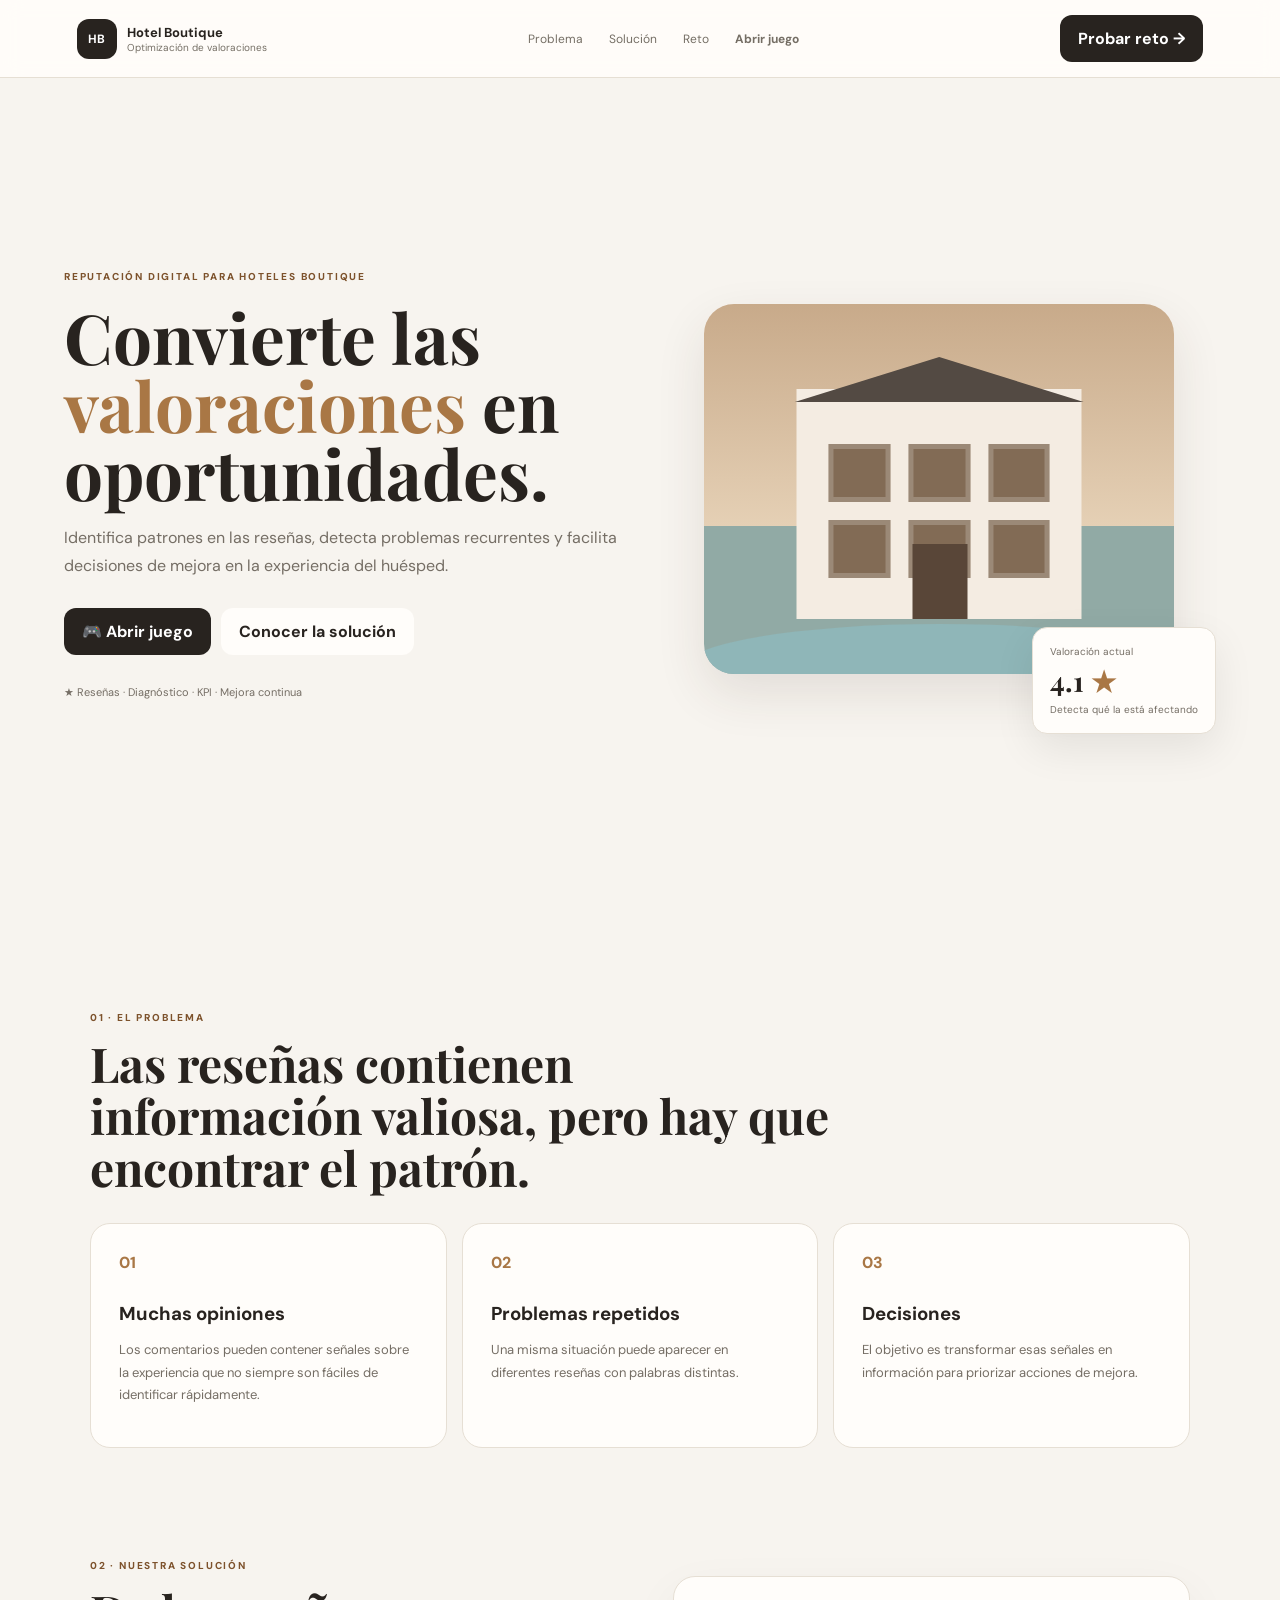
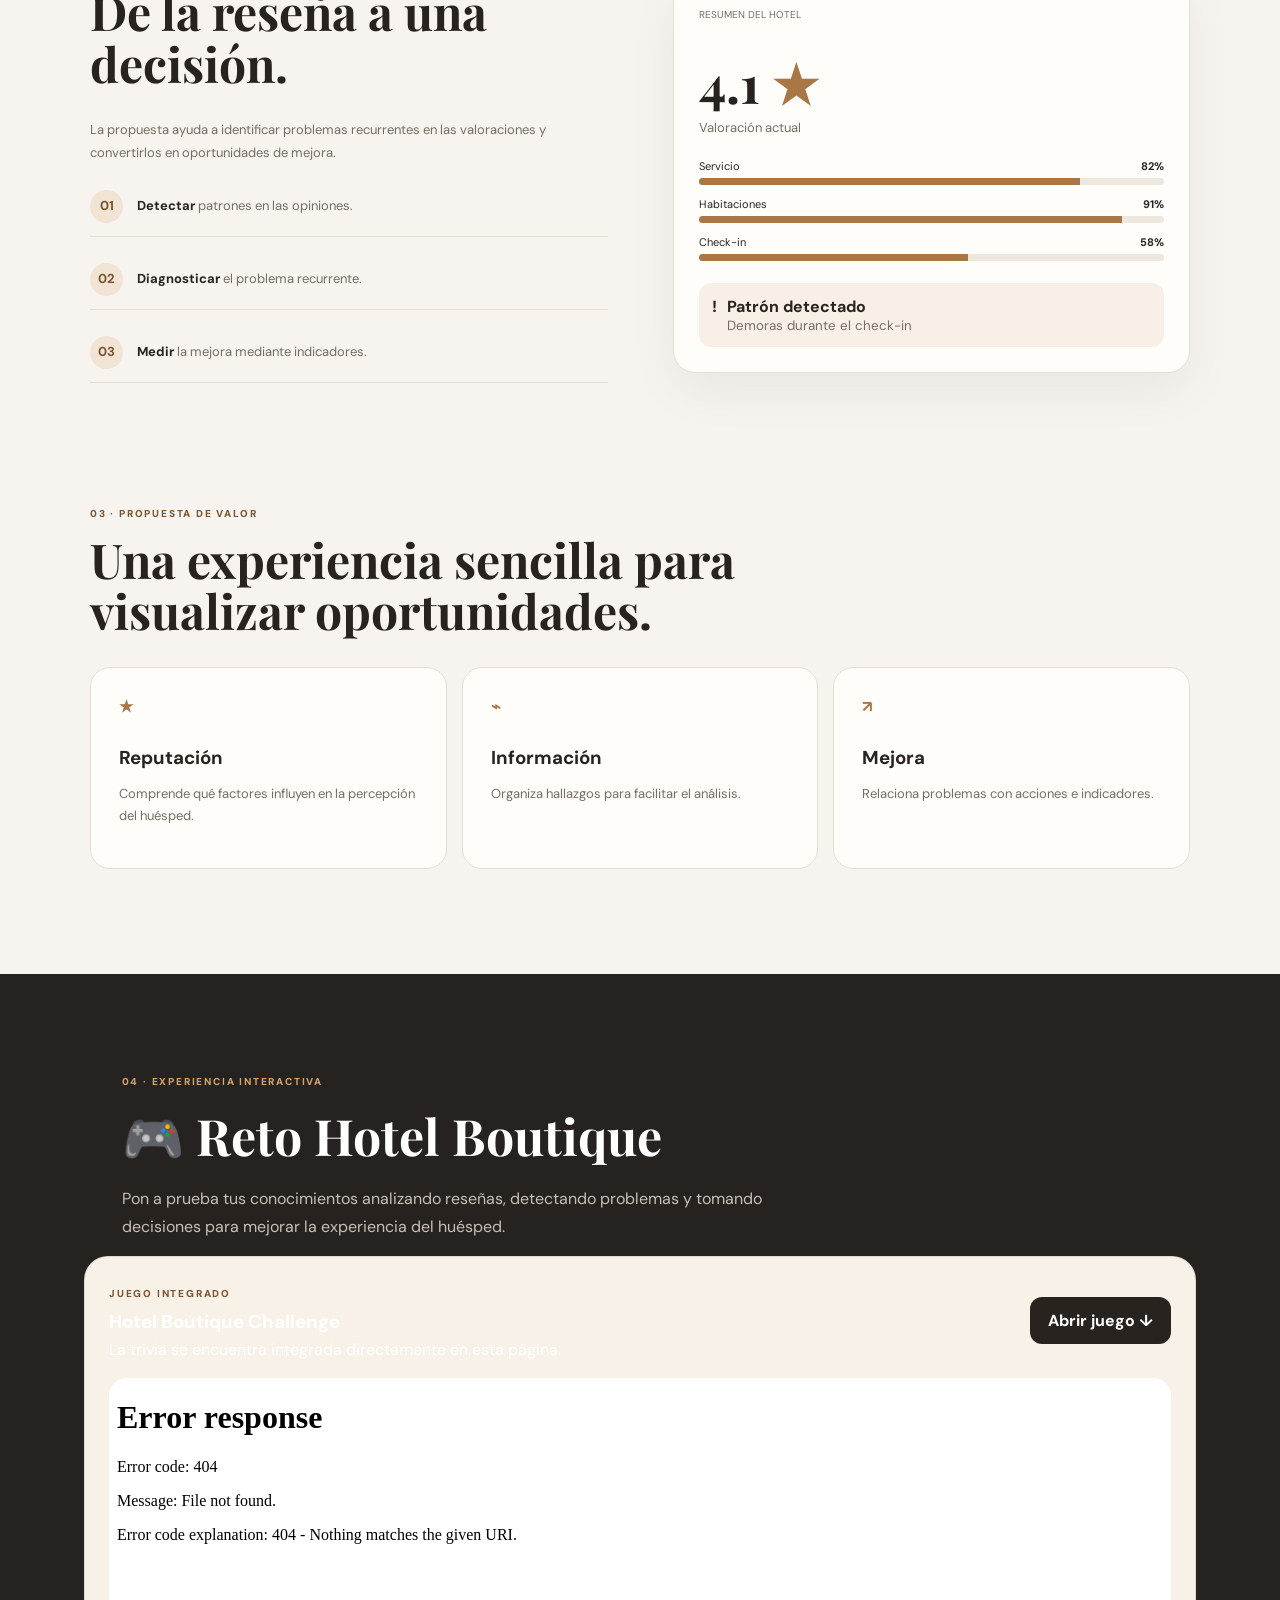
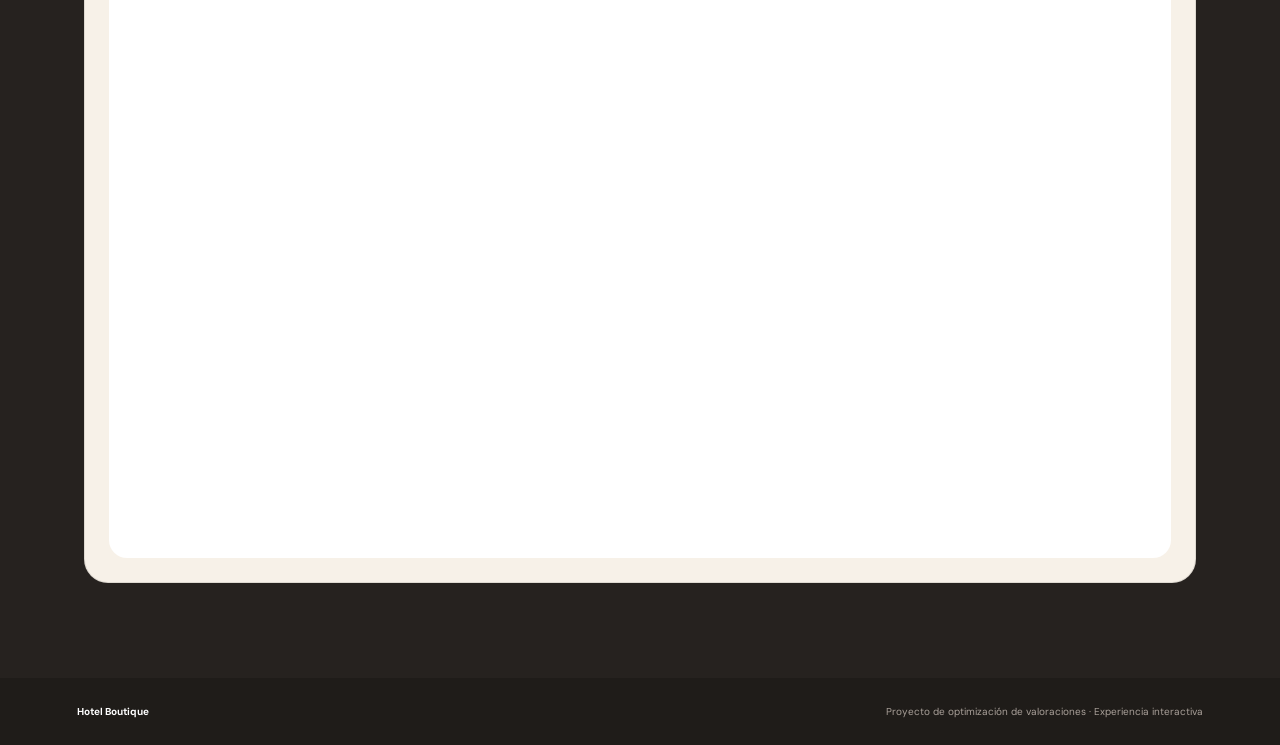
==== index.html @ 1d893f96 "Add files via upload" ====
<!doctype html>
<html lang="es">
<head>
<meta charset="utf-8">
<meta name="viewport" content="width=device-width, initial-scale=1">
<title>Hotel Boutique | Optimización de Valoraciones</title>
<link rel="stylesheet" href="style.css">

<style>
  .game-nav { font-weight: 700; }
  .embedded-game {
    width: min(1180px, calc(100% - 40px));
    margin: 0 auto;
    border: 1px solid rgba(0,0,0,.10);
    border-radius: 24px;
    background: #f7f1e8;
    padding: 24px;
    box-sizing: border-box;
  }
  .embedded-head {
    display: flex;
    justify-content: space-between;
    align-items: center;
    gap: 20px;
    margin-bottom: 18px;
  }
  .embedded-head h3 { margin: 7px 0 5px; }
  .embedded-head p { margin: 0; }
  .game-frame {
    display: block;
    width: 100%;
    min-height: 780px;
    border: 0;
    border-radius: 18px;
    background: #fff;
  }
  @media (max-width: 700px) {
    .embedded-head { flex-direction: column; align-items: flex-start; }
    .game-frame { min-height: 900px; }
  }
</style>
</head>
<body>
<header class="nav">
<a class="logo" href="#inicio"><b>HB</b><span><strong>Hotel Boutique</strong><small>Optimización de valoraciones</small></span></a>
<nav><a href="#problema">Problema</a><a href="#solucion">Solución</a><a href="#trivia">Reto</a><a href="#juego-real" class="game-nav">Abrir juego</a></nav>
<a class="navbtn" href="#trivia">Probar reto →</a>
</header>

<main>
<section id="inicio" class="hero">
<div>
<span class="eyebrow">REPUTACIÓN DIGITAL PARA HOTELES BOUTIQUE</span>
<h1>Convierte las <em>valoraciones</em> en oportunidades.</h1>
<p>Identifica patrones en las reseñas, detecta problemas recurrentes y facilita decisiones de mejora en la experiencia del huésped.</p>
<div class="actions"><a class="btn dark" href="#juego-real">🎮 Abrir juego</a><a class="btn light" href="#solucion">Conocer la solución</a></div>
<p class="tiny">★ Reseñas · Diagnóstico · KPI · Mejora continua</p>
</div>
<div class="hero-art">
<div class="hotel"><div class="building"><div class="roof"></div><div class="windows"><i></i><i></i><i></i><i></i><i></i><i></i></div><div class="door"></div></div><div class="pool"></div></div>
<div class="rating"><small>Valoración actual</small><strong>4.1 <b>★</b></strong><small>Detecta qué la está afectando</small></div>
</div>
</section>

<section id="problema" class="section">
<span class="eyebrow">01 · EL PROBLEMA</span><h2>Las reseñas contienen información valiosa, pero hay que encontrar el patrón.</h2>
<div class="cards">
<article><span>01</span><h3>Muchas opiniones</h3><p>Los comentarios pueden contener señales sobre la experiencia que no siempre son fáciles de identificar rápidamente.</p></article>
<article><span>02</span><h3>Problemas repetidos</h3><p>Una misma situación puede aparecer en diferentes reseñas con palabras distintas.</p></article>
<article><span>03</span><h3>Decisiones</h3><p>El objetivo es transformar esas señales en información para priorizar acciones de mejora.</p></article>
</div>
</section>

<section id="solucion" class="section solution">
<div><span class="eyebrow">02 · NUESTRA SOLUCIÓN</span><h2>De la reseña a una decisión.</h2><p>La propuesta ayuda a identificar problemas recurrentes en las valoraciones y convertirlos en oportunidades de mejora.</p>
<div class="steps"><p><b>01</b><span><strong>Detectar</strong> patrones en las opiniones.</span></p><p><b>02</b><span><strong>Diagnosticar</strong> el problema recurrente.</span></p><p><b>03</b><span><strong>Medir</strong> la mejora mediante indicadores.</span></p></div></div>
<div class="dashboard"><small>RESUMEN DEL HOTEL</small><h3>4.1 <span>★</span></h3><p>Valoración actual</p><label>Servicio <b>82%</b></label><i><em style="width:82%"></em></i><label>Habitaciones <b>91%</b></label><i><em style="width:91%"></em></i><label>Check-in <b>58%</b></label><i><em style="width:58%"></em></i><div class="alert">! <span><b>Patrón detectado</b><small>Demoras durante el check-in</small></span></div></div>
</section>

<section class="section"><span class="eyebrow">03 · PROPUESTA DE VALOR</span><h2>Una experiencia sencilla para visualizar oportunidades.</h2>
<div class="cards"><article><span>★</span><h3>Reputación</h3><p>Comprende qué factores influyen en la percepción del huésped.</p></article><article><span>⌁</span><h3>Información</h3><p>Organiza hallazgos para facilitar el análisis.</p></article><article><span>↗</span><h3>Mejora</h3><p>Relaciona problemas con acciones e indicadores.</p></article></div></section>

<section id="trivia" class="game-section">
  <div class="game-intro">
    <span class="eyebrow">04 · EXPERIENCIA INTERACTIVA</span>
    <h2>🎮 Reto Hotel Boutique</h2>
    <p>
      Pon a prueba tus conocimientos analizando reseñas, detectando problemas
      y tomando decisiones para mejorar la experiencia del huésped.
    </p>
  </div>

  <div id="juego-real" class="embedded-game">
    <div class="embedded-head">
      <div>
        <span class="eyebrow">JUEGO INTEGRADO</span>
        <h3>Hotel Boutique Challenge</h3>
        <p>La trivia se encuentra integrada directamente en esta página.</p>
      </div>
      <a class="btn dark" href="#juego-real">Abrir juego ↓</a>
    </div>

    <iframe
      src="game/index.html"
      title="Hotel Boutique Challenge - Trivia interactiva integrada"
      loading="lazy"
      allow="fullscreen"
      class="game-frame">
    </iframe>
  </div>
</section>
</main>
<footer><b>Hotel Boutique</b><span>Proyecto de optimización de valoraciones · Experiencia interactiva</span></footer>
<script src="script.js"></script>
</body>
</html>
---- style.css ----
@import url('https://fonts.googleapis.com/css2?family=DM+Sans:wght@400;600;700&family=Playfair+Display:wght@600;700&display=swap');
:root{--ink:#28231f;--muted:#756e65;--bg:#f7f4ef;--paper:#fffdfa;--line:#e6dfd4;--gold:#a97745;--darkgold:#7d522c;--soft:#f1e4d4;--green:#e7f3eb;--red:#fae9e6}
*{box-sizing:border-box}html{scroll-behavior:smooth}body{margin:0;background:var(--bg);color:var(--ink);font-family:"DM Sans",sans-serif}a{text-decoration:none;color:inherit}.nav{height:78px;display:flex;align-items:center;justify-content:space-between;padding:0 6%;background:#fffdfaea;border-bottom:1px solid var(--line);position:sticky;top:0;z-index:10;backdrop-filter:blur(10px)}.logo{display:flex;gap:10px;align-items:center}.logo>b{width:40px;height:40px;border-radius:12px;background:var(--ink);color:#fff;display:grid;place-items:center;font-size:12px}.logo strong,.logo small{display:block}.logo strong{font-size:13px}.logo small{font-size:10px;color:var(--muted)}nav{display:flex;gap:26px;font-size:12px;color:var(--muted)}.navbtn,.btn{border-radius:12px;padding:13px 18px;font-weight:700}.navbtn,.dark{background:var(--ink);color:#fff}.light{border:1px solid var(--line);background:var(--paper)}.gold{background:var(--gold);color:#fff;border:0}.btn{border:0;display:inline-block}.eyebrow{font-size:10px;letter-spacing:.18em;font-weight:800;color:var(--darkgold)}.hero{min-height:calc(100vh - 78px);width:90%;max-width:1200px;margin:auto;display:grid;grid-template-columns:1fr 1fr;gap:45px;align-items:center}.hero h1{font:700 clamp(45px,5.4vw,72px)/.98 "Playfair Display";margin:18px 0}.hero h1 em{font-style:normal;color:var(--gold)}.hero p{color:var(--muted);line-height:1.75;max-width:600px}.actions{display:flex;gap:10px;margin:28px 0}.tiny{font-size:11px}.hero-art{height:530px;position:relative;display:grid;place-items:center}.hotel{width:470px;height:370px;max-width:100%;border-radius:30px;background:linear-gradient(#c8aa8a,#e5d0b5 60%,#91aaa5 60%);position:relative;overflow:hidden;box-shadow:0 20px 50px #3d2e221c}.building{position:absolute;bottom:55px;left:50%;transform:translateX(-50%);width:285px;height:230px;background:#f4ece2}.roof{position:absolute;top:-32px;left:-18px;width:321px;height:45px;background:#534a43;clip-path:polygon(5% 100%,50% 0,95% 100%)}.windows{display:grid;grid-template-columns:repeat(3,1fr);gap:18px;padding:55px 32px}.windows i{height:58px;background:#826b55;border:5px solid #ffffff33}.door{width:55px;height:75px;position:absolute;bottom:0;left:calc(50% - 27px);background:#594638}.pool{position:absolute;bottom:-40px;left:-5%;width:110%;height:90px;border-radius:50% 50% 0 0;background:#8fb6b8}.rating{position:absolute;right:0;bottom:20px;background:var(--paper);padding:17px;border:1px solid var(--line);border-radius:15px;box-shadow:0 15px 40px #00000014}.rating small,.rating strong{display:block}.rating small{font-size:10px;color:var(--muted)}.rating strong{font:700 28px "Playfair Display";margin:4px 0}.rating b{color:var(--gold)}
.section{width:90%;max-width:1100px;margin:105px auto}.section h2{font:700 clamp(32px,4vw,48px)/1.08 "Playfair Display";max-width:760px;margin:12px 0 30px}.cards{display:grid;grid-template-columns:repeat(3,1fr);gap:15px}.cards article{padding:28px;border:1px solid var(--line);border-radius:20px;background:var(--paper);min-height:190px}.cards article>span{color:var(--gold);font-weight:800}.cards h3{margin:28px 0 8px}.cards p,.solution p{color:var(--muted);font-size:13px;line-height:1.7}.solution{display:grid;grid-template-columns:1fr 1fr;gap:65px;align-items:center}.steps p{display:flex;align-items:center;gap:14px;border-bottom:1px solid var(--line);padding:13px 0}.steps b{width:33px;height:33px;border-radius:50%;background:var(--soft);display:grid;place-items:center;color:var(--darkgold)}.steps span{color:var(--muted);font-size:13px}.steps strong{color:var(--ink)}.dashboard{background:var(--paper);border:1px solid var(--line);border-radius:22px;padding:25px;box-shadow:0 18px 50px #0000000e}.dashboard>small{color:var(--muted);font-size:10px}.dashboard h3{font:700 52px "Playfair Display";margin:25px 0 0}.dashboard h3 span{color:var(--gold)}.dashboard p{margin:0 0 20px}.dashboard label{display:flex;justify-content:space-between;font-size:11px;margin:12px 0 5px}.dashboard i{height:7px;background:#eee7de;display:block;border-radius:99px;overflow:hidden}.dashboard em{height:100%;background:var(--gold);display:block}.alert{display:flex;gap:10px;margin-top:22px;padding:13px;background:#f8f0e6;border-radius:12px;color:var(--gold2);font-weight:800}.alert span{color:var(--ink)}.alert small{display:block;color:var(--muted);font-weight:400}
.game-section{background:#26221f;color:#fff;padding:95px 5%}.game-intro{width:90%;max-width:1100px;margin:auto}.game-intro .eyebrow{color:#d5a36e}.game-intro h2{font:700 50px "Playfair Display";margin:12px 0}.game-intro p{color:#c8c0b7;max-width:700px;line-height:1.7}.game-box{width:90%;max-width:1100px;min-height:470px;margin:30px auto 0;background:var(--paper);color:var(--ink);border-radius:25px;overflow:hidden;box-shadow:0 25px 70px #0004}.view{display:none;min-height:470px;padding:45px}.view.active{display:block}.center{text-align:center;display:flex;flex-direction:column;align-items:center;justify-content:center}.icon,.adlogo{width:70px;height:70px;border-radius:22px;background:var(--soft);color:var(--gold);display:grid;place-items:center;font-size:28px;margin-bottom:16px}.view h3{font:700 32px "Playfair Display";margin:10px 0}.center p{color:var(--muted);line-height:1.6;max-width:600px}.head{display:flex;justify-content:space-between}.head small{color:var(--darkgold);font-weight:800}.score{border:1px solid var(--line);padding:9px 15px;border-radius:12px;text-align:center;font-size:8px;color:var(--muted)}.score b{display:block;font-size:22px;color:var(--ink)}.bar{height:7px;background:#ebe4da;border-radius:99px;margin:20px 0}.bar i{display:block;height:100%;width:33%;background:var(--gold);transition:.3s}.reviewgrid,.options,.kpis{display:grid;gap:10px}.reviewgrid{grid-template-columns:1fr 1fr;margin:18px 0}.review,.option,.kpi{border:1px solid var(--line);background:#fff;border-radius:12px;padding:14px}.review p{font-size:12px;color:var(--muted);line-height:1.45;margin:7px 0}.stars{color:var(--gold)}.option,.kpi{text-align:left;cursor:pointer;font-weight:600}.option:hover,.kpi:hover{border-color:var(--gold)}.correct{background:var(--green)!important;border-color:#317858!important}.wrong{background:var(--red)!important;border-color:#a54d45!important}.kpis{grid-template-columns:repeat(3,1fr)}.kpi{text-align:center}.kpi b,.kpi span{display:block}.kpi b{font-size:24px;margin:7px}.kpi span{font-size:10px;color:var(--muted)}#feedback{display:none;padding:12px;margin-top:12px;border-radius:10px;font-size:12px}.show{display:block!important}.ok{background:var(--green);color:#285f45}.bad{background:var(--red);color:#7d3833}.next{margin-top:12px}.hidden{display:none!important}.ad{background:linear-gradient(135deg,#f2e1cf,#fffdfa);position:relative}.adtag{background:var(--ink);color:#fff;border-radius:20px;padding:7px 10px;font-size:9px;letter-spacing:.15em}.adlogo{background:var(--ink);color:#fff;font-size:20px;margin-top:22px}.ad h3{font-size:38px;max-width:700px}.ad>small{position:absolute;bottom:20px;left:25px;color:var(--muted);font-size:10px}.skip{position:absolute;right:25px;bottom:15px;border:1px solid var(--line);background:#fff;padding:9px 12px;border-radius:10px;font-weight:700}.metrics{display:grid;grid-template-columns:repeat(3,1fr);gap:10px;width:100%;max-width:650px;margin:22px 0}.metrics div{border:1px solid var(--line);border-radius:13px;padding:16px;text-align:left}.metrics small,.metrics b{display:block}.metrics small{font-size:10px;color:var(--muted)}.metrics b{font-size:20px;margin-top:5px}.note{background:#f8f0e6;padding:15px;border-radius:12px;max-width:700px;margin-bottom:20px;text-align:left;font-size:12px;line-height:1.5}.note b{color:var(--darkgold)}footer{background:#1f1c19;color:#aaa19a;padding:27px 6%;display:flex;justify-content:space-between;font-size:10px}footer b{color:#fff}
@media(max-width:800px){nav{display:none}.hero,.solution{grid-template-columns:1fr}.hero{padding:55px 0}.hero-art{height:410px}.cards{grid-template-columns:1fr}.game-intro h2{font-size:40px}.reviewgrid,.kpis,.metrics{grid-template-columns:1fr}.view{padding:28px}.ad h3{font-size:29px}}@media(max-width:500px){.navbtn{display:none}.hero h1{font-size:44px}.hotel{height:310px}.building{transform:translateX(-50%) scale(.8);transform-origin:bottom center}.actions{flex-wrap:wrap}}
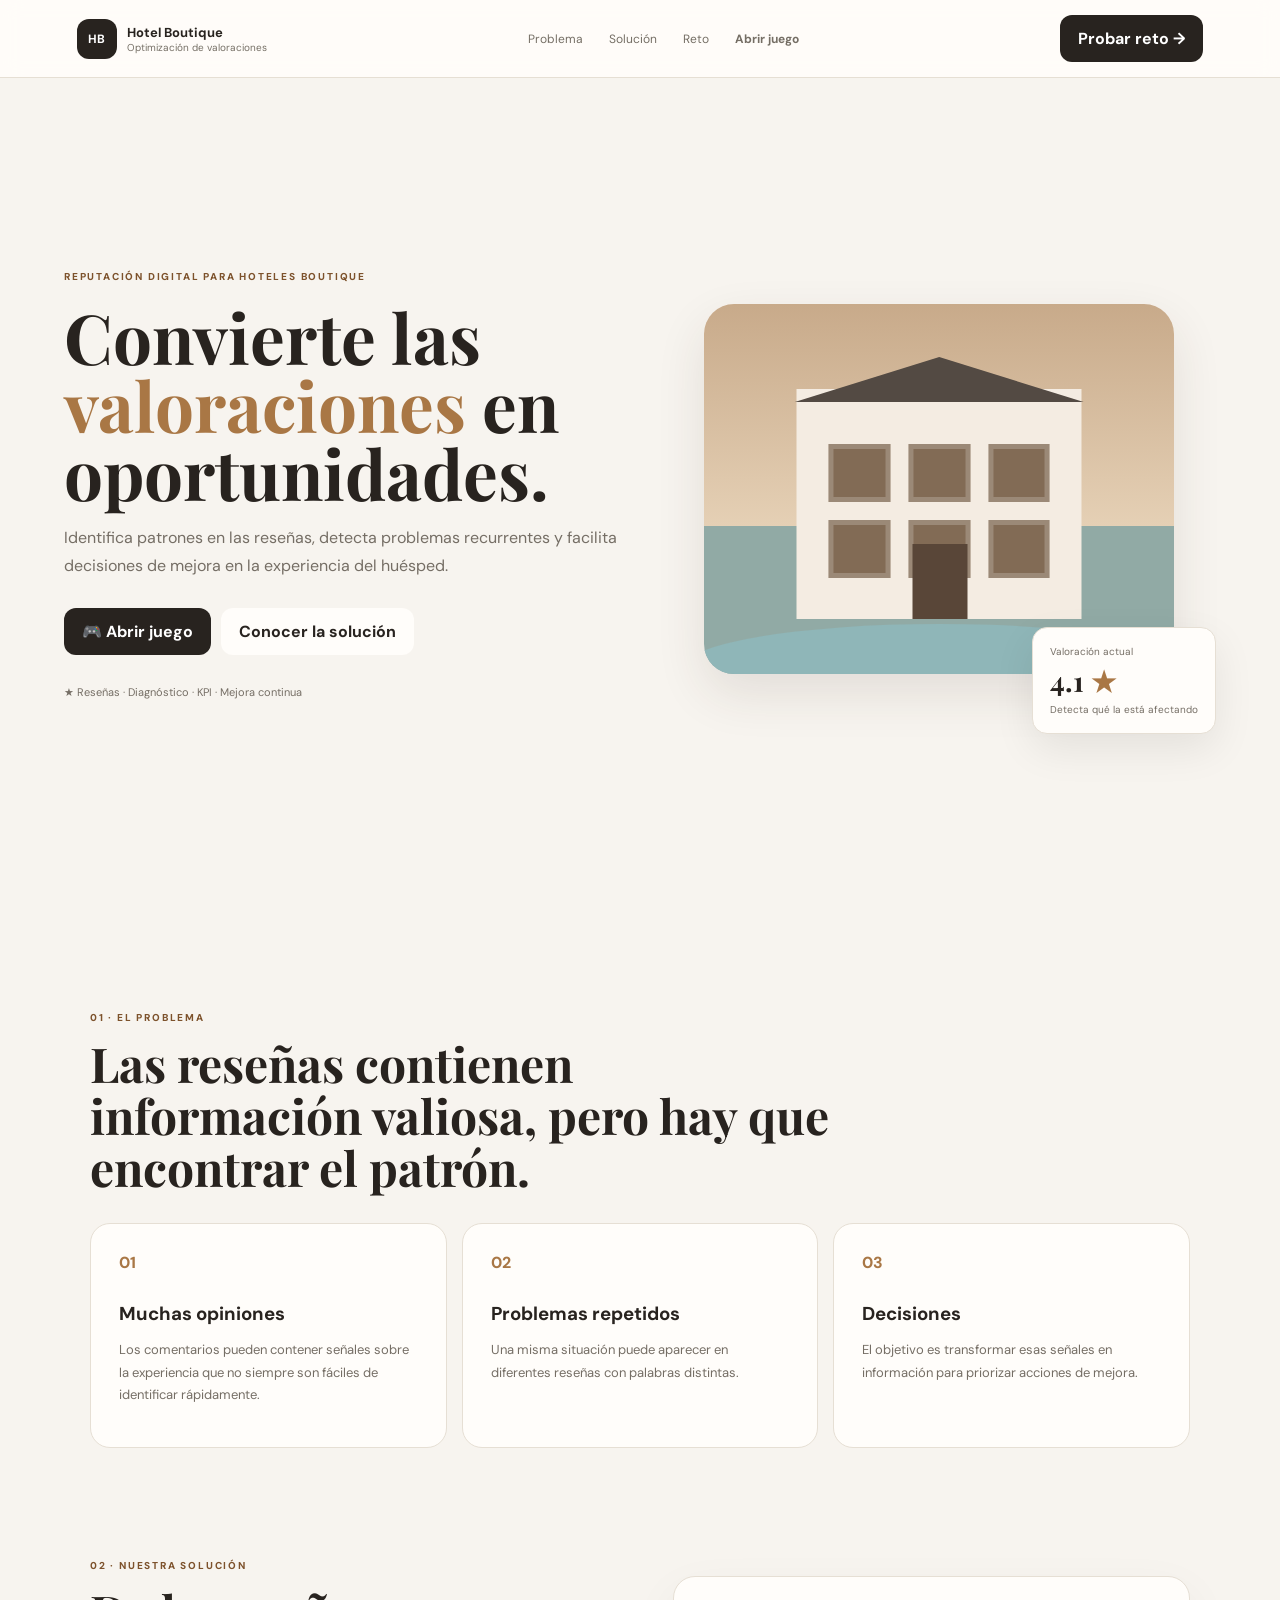
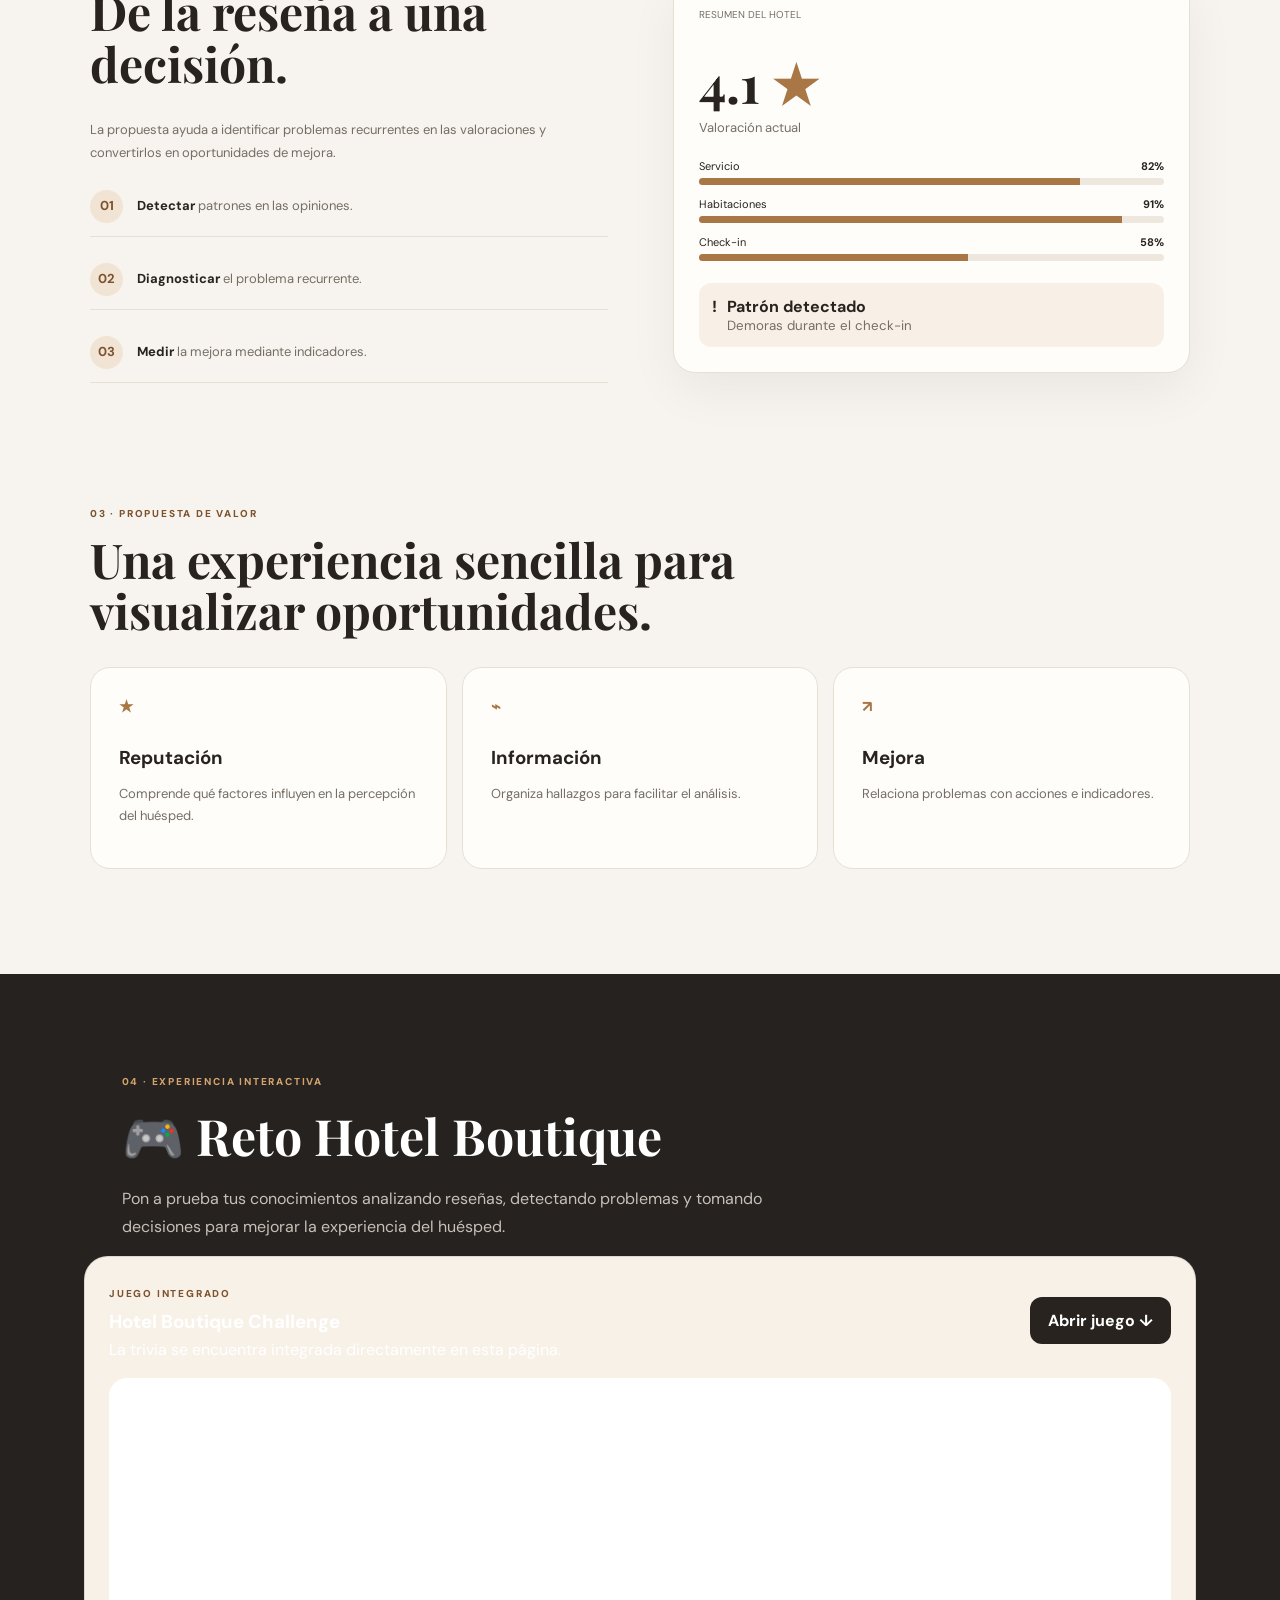
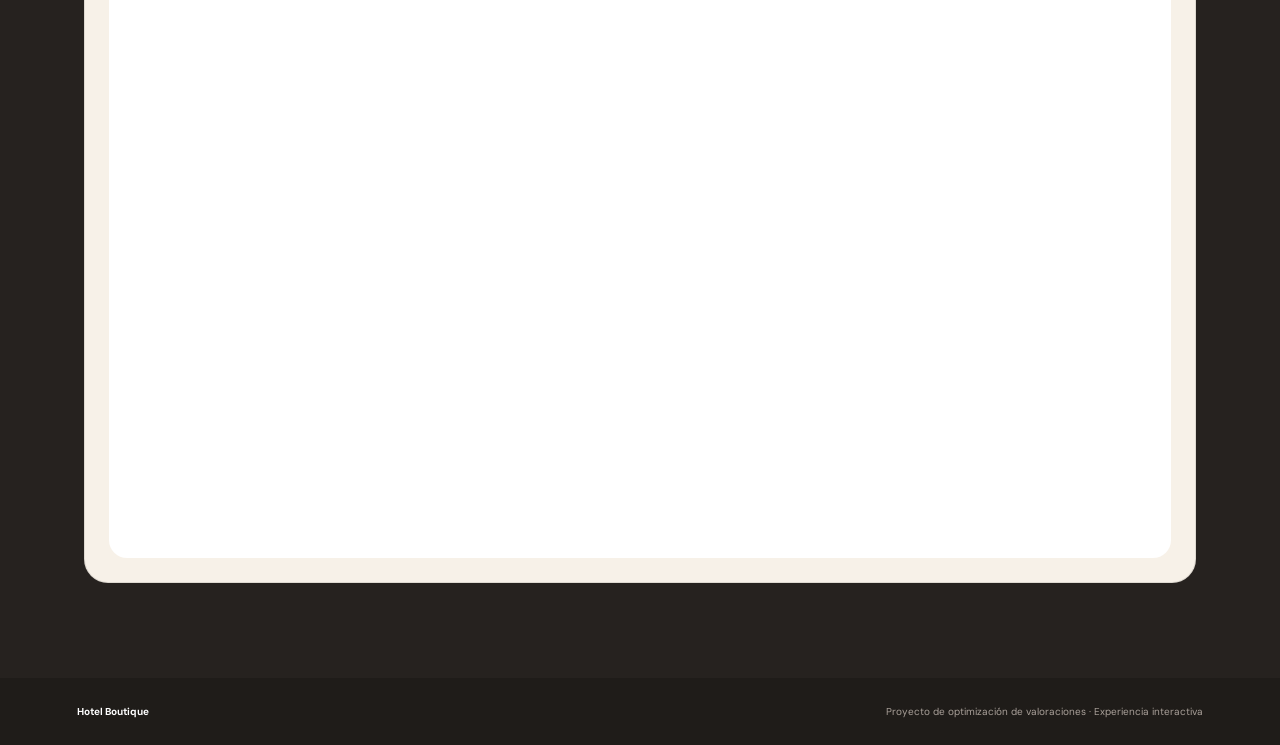
==== commit 8231ba64: "Update iframe source to external game URL" ====
--- a/index.html
+++ b/index.html
@@ -101,7 +101,7 @@
     </div>
 
     <iframe
-      src="game/index.html"
+      src="https://darianaecheverria.github.io/hotel-boutique-challengee/"
       title="Hotel Boutique Challenge - Trivia interactiva integrada"
       loading="lazy"
       allow="fullscreen"
@@ -113,4 +113,4 @@
 <footer><b>Hotel Boutique</b><span>Proyecto de optimización de valoraciones · Experiencia interactiva</span></footer>
 <script src="script.js"></script>
 </body>
-</html>+</html>
